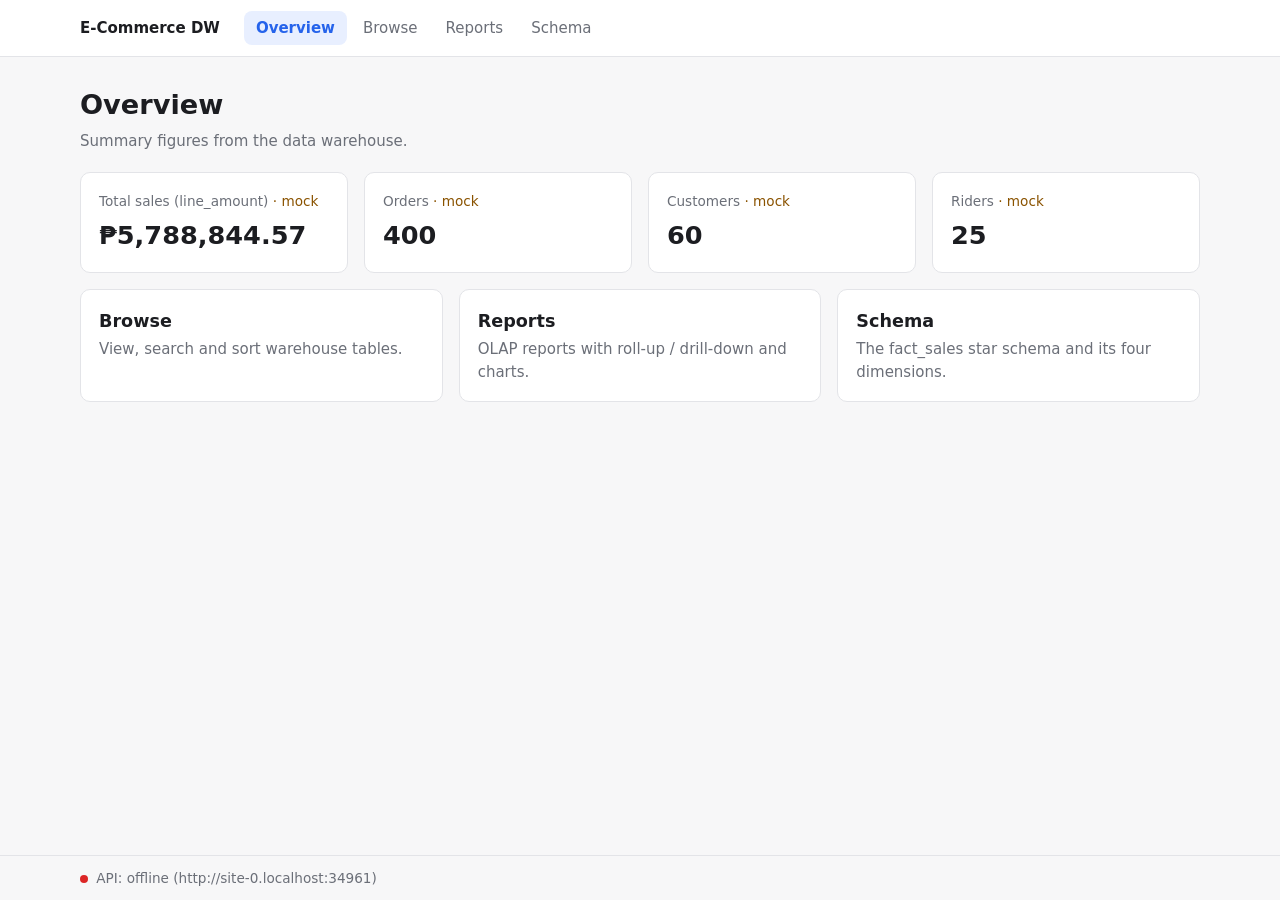
==== frontend/index.html @ a6fe7c59 "frontend frontend for the database webapp" ====
<!doctype html>
<html lang="en">
<head>
  <meta charset="utf-8">
  <meta name="viewport" content="width=device-width, initial-scale=1">
  <title>Overview · E-Commerce DW</title>
  <link rel="stylesheet" href="css/style.css">
</head>
<body>
  <main class="container">
    <h1>Overview</h1>
    <p class="lead">Summary figures from the data warehouse.</p>

    <section class="kpi-grid" id="kpis"></section>

    <section class="cards">
      <a class="card link-card" href="browse.html">
        <h2>Browse</h2>
        <p>View, search and sort warehouse tables.</p>
      </a>
      <a class="card link-card" href="reports.html">
        <h2>Reports</h2>
        <p>OLAP reports with roll-up / drill-down and charts.</p>
      </a>
      <a class="card link-card" href="schema.html">
        <h2>Schema</h2>
        <p>The fact_sales star schema and its four dimensions.</p>
      </a>
    </section>
  </main>

  <script src="js/config.js"></script>
  <script src="js/mock.js"></script>
  <script src="js/api.js"></script>
  <script src="js/layout.js"></script>
  <script src="js/overview.js"></script>
</body>
</html>
---- frontend/css/style.css ----
:root {
  --bg: #f7f7f8;
  --surface: #ffffff;
  --text: #1c1d21;
  --muted: #6b6f78;
  --border: #e3e4e8;
  --accent: #2563eb;
  --accent-soft: #e8efff;
  --ok: #16a34a;
  --down: #dc2626;
  --warn-bg: #fff4e0;
  --warn-text: #8a5300;
  --radius: 10px;
  --font: system-ui, -apple-system, "Segoe UI", Roboto, sans-serif;
}

@media (prefers-color-scheme: dark) {
  :root {
    --bg: #131417;
    --surface: #1c1d21;
    --text: #e9eaee;
    --muted: #9a9ea8;
    --border: #2d2f35;
    --accent: #6c9bff;
    --accent-soft: #1f2a44;
    --warn-bg: #3a2c12;
    --warn-text: #f3c56b;
  }
}

* { box-sizing: border-box; }
[hidden] { display: none !important; }

body {
  margin: 0;
  min-height: 100vh;
  display: flex;
  flex-direction: column;
  background: var(--bg);
  color: var(--text);
  font: 15px/1.5 var(--font);
}

main { flex: 1; padding-block: 28px 48px; }
.container { width: min(1120px, 100% - 32px); margin-inline: auto; }

h1 { margin: 0 0 4px; font-size: 1.7rem; }
h2 { margin: 0 0 4px; font-size: 1.1rem; }
.lead, .muted { color: var(--muted); margin: 0 0 20px; }
.muted { margin: 0; font-size: 0.9rem; }

/* ---------- header / footer ---------- */
.site-header {
  background: var(--surface);
  border-bottom: 1px solid var(--border);
  position: sticky; top: 0; z-index: 10;
}
.header-inner { display: flex; align-items: center; gap: 24px; height: 56px; }
.brand { font-weight: 700; color: var(--text); text-decoration: none; white-space: nowrap; }
.site-header nav { display: flex; gap: 4px; overflow-x: auto; }
.site-header nav a {
  padding: 6px 12px; border-radius: 8px;
  color: var(--muted); text-decoration: none; white-space: nowrap;
}
.site-header nav a:hover { color: var(--text); }
.site-header nav a.active { background: var(--accent-soft); color: var(--accent); font-weight: 600; }

.site-footer { border-top: 1px solid var(--border); font-size: 0.85rem; color: var(--muted); }
.footer-inner { display: flex; justify-content: space-between; align-items: center; gap: 12px; padding-block: 12px; }
.dot { display: inline-block; width: 8px; height: 8px; border-radius: 50%; background: var(--muted); margin-right: 4px; }
.dot.ok { background: var(--ok); }
.dot.down { background: var(--down); }

/* ---------- cards ---------- */
.card {
  background: var(--surface);
  border: 1px solid var(--border);
  border-radius: var(--radius);
  padding: 18px;
}
.cards { display: grid; grid-template-columns: repeat(auto-fit, minmax(240px, 1fr)); gap: 16px; margin-top: 16px; }
.link-card { color: inherit; text-decoration: none; transition: border-color .15s; }
.link-card:hover { border-color: var(--accent); }
.link-card p { margin: 0; color: var(--muted); }

.kpi-grid { display: grid; grid-template-columns: repeat(auto-fit, minmax(200px, 1fr)); gap: 16px; }
.kpi { display: flex; flex-direction: column; gap: 4px; }
.kpi-label { color: var(--muted); font-size: 0.85rem; }
.kpi-value { font-size: 1.6rem; font-weight: 700; font-variant-numeric: tabular-nums; }
.kpi.is-mock .kpi-label::after { content: " · mock"; color: var(--warn-text); }
.kpi.is-error .kpi-value { color: var(--down); }

.badge {
  display: inline-block; padding: 2px 8px; border-radius: 999px;
  background: var(--warn-bg); color: var(--warn-text); font-size: 0.75rem; font-weight: 600; white-space: nowrap;
}

/* ---------- forms ---------- */
.toolbar { display: flex; flex-wrap: wrap; gap: 12px; align-items: end; margin-bottom: 16px; }
.toolbar label { display: flex; flex-direction: column; gap: 4px; font-size: 0.8rem; color: var(--muted); }
.toolbar .grow { flex: 1; min-width: 200px; }
select, input, button {
  font: inherit; color: var(--text);
  background: var(--surface);
  border: 1px solid var(--border); border-radius: 8px;
  padding: 7px 10px;
}
select:focus, input:focus, button:focus-visible { outline: 2px solid var(--accent); outline-offset: 1px; }
button { cursor: pointer; }
button:disabled { opacity: 0.4; cursor: default; }

/* ---------- tables ---------- */
.table-meta { display: flex; justify-content: space-between; align-items: center; margin-bottom: 10px; color: var(--muted); font-size: 0.85rem; }
.table-wrap { overflow-x: auto; }
table { width: 100%; border-collapse: collapse; font-size: 0.9rem; }
th, td { padding: 8px 10px; text-align: left; border-bottom: 1px solid var(--border); white-space: nowrap; }
th { font-weight: 600; color: var(--muted); position: sticky; top: 0; background: var(--surface); }
th.sortable { cursor: pointer; user-select: none; }
th.sortable:hover { color: var(--text); }
td.num { text-align: right; font-variant-numeric: tabular-nums; }
tbody tr:hover { background: var(--accent-soft); }

.pager { display: flex; justify-content: center; align-items: center; gap: 12px; margin-top: 14px; font-size: 0.85rem; color: var(--muted); }
.empty { color: var(--muted); }
.error { color: var(--down); }

/* ---------- reports ---------- */
.report-index { display: flex; flex-wrap: wrap; gap: 8px; margin-bottom: 20px; }
.report-index a {
  font-size: 0.85rem; padding: 4px 10px; border-radius: 999px;
  border: 1px solid var(--border); color: var(--muted); text-decoration: none;
}
.report-index a:hover { color: var(--accent); border-color: var(--accent); }
.report { margin-bottom: 20px; scroll-margin-top: 72px; }
.report-head { display: flex; justify-content: space-between; align-items: start; gap: 12px; margin-bottom: 14px; }
.chart-box { position: relative; height: 320px; margin-bottom: 12px; }
details summary { cursor: pointer; color: var(--muted); font-size: 0.85rem; margin-bottom: 8px; }

/* ---------- schema ---------- */
code { font-size: 0.9em; background: var(--accent-soft); padding: 1px 5px; border-radius: 4px; }
.legend { display: flex; gap: 16px; font-size: 0.85rem; color: var(--muted); margin-bottom: 16px; }
.key {
  display: inline-block; font-size: 0.65rem; font-weight: 700; letter-spacing: .03em;
  padding: 1px 4px; border-radius: 4px; margin-right: 6px; vertical-align: 1px;
}
.key.pk { background: var(--warn-bg); color: var(--warn-text); }
.key.fk { background: var(--accent-soft); color: var(--accent); }

.star {
  display: grid;
  grid-template-columns: 1fr 1.15fr 1fr;
  grid-template-areas: "d1 fact d2" "d3 fact d4";
  gap: 16px;
  align-items: start;
}
.star > :nth-child(1) { grid-area: d1; }
.star > :nth-child(2) { grid-area: d2; }
.star > :nth-child(3) { grid-area: fact; align-self: center; }
.star > :nth-child(4) { grid-area: d3; }
.star > :nth-child(5) { grid-area: d4; }

.schema-table { padding: 0; overflow: hidden; scroll-margin-top: 72px; }
.schema-table header {
  display: flex; justify-content: space-between; align-items: baseline; gap: 8px;
  padding: 12px 14px; border-bottom: 1px solid var(--border);
}
.schema-table h2 { font-family: ui-monospace, Menlo, Consolas, monospace; font-size: 0.95rem; margin: 0; }
.schema-table.is-fact { border-color: var(--accent); }
.schema-table.is-fact header { background: var(--accent-soft); }
.schema-table ul { list-style: none; margin: 0; padding: 6px 0; }
.schema-table li {
  display: flex; justify-content: space-between; gap: 10px;
  padding: 4px 14px; font-size: 0.85rem;
}
.col-name { font-family: ui-monospace, Menlo, Consolas, monospace; white-space: nowrap; }
.col-type { color: var(--muted); font-size: 0.78rem; text-align: right; }
.col-type a { color: var(--accent); text-decoration: none; }
.browse-link {
  display: block; padding: 10px 14px; border-top: 1px solid var(--border);
  font-size: 0.85rem; color: var(--accent); text-decoration: none;
}
.browse-link:hover { background: var(--accent-soft); }

@media (max-width: 900px) {
  .star { grid-template-columns: 1fr 1fr; grid-template-areas: "fact fact" "d1 d2" "d3 d4"; }
}
@media (max-width: 600px) {
  .star { grid-template-columns: 1fr; grid-template-areas: "fact" "d1" "d2" "d3" "d4"; }
}

@media (max-width: 600px) {
  /* brand on its own row, nav underneath */
  .header-inner { flex-wrap: wrap; height: auto; gap: 2px 8px; padding-block: 10px 6px; }
  .site-header nav { width: 100%; margin-inline: -8px; }
  .site-header nav a { padding: 6px 8px; }
  .chart-box { height: 240px; }
}
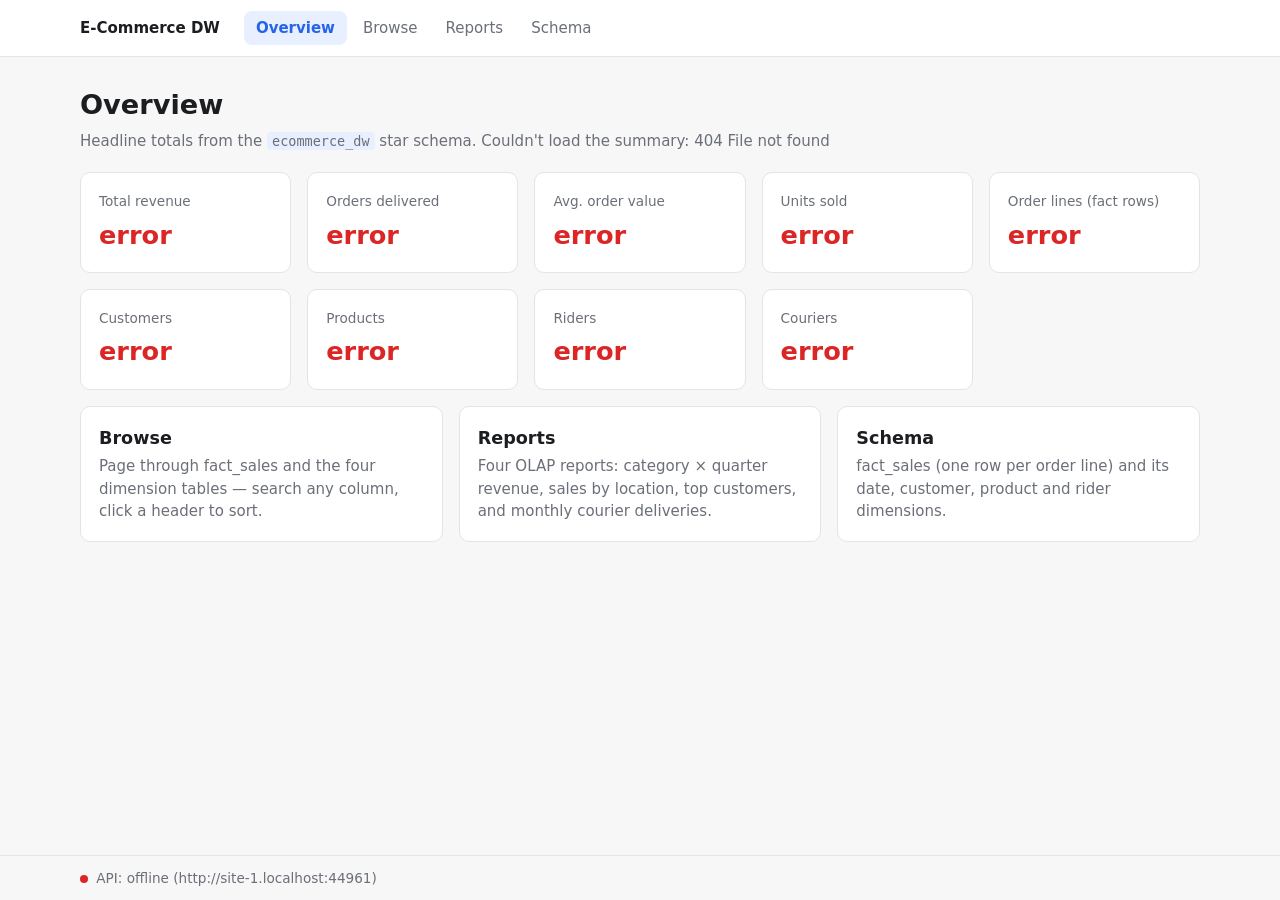
==== commit 1fe38226: "optimize query, make queries visible on webapp" ====
--- a/frontend/index.html
+++ b/frontend/index.html
@@ -9,22 +9,22 @@
 <body>
   <main class="container">
     <h1>Overview</h1>
-    <p class="lead">Summary figures from the data warehouse.</p>
+    <p class="lead">Headline totals from the <code>ecommerce_dw</code> star schema. <span id="period"></span></p>
 
     <section class="kpi-grid" id="kpis"></section>
 
     <section class="cards">
       <a class="card link-card" href="browse.html">
         <h2>Browse</h2>
-        <p>View, search and sort warehouse tables.</p>
+        <p>Page through fact_sales and the four dimension tables — search any column, click a header to sort.</p>
       </a>
       <a class="card link-card" href="reports.html">
         <h2>Reports</h2>
-        <p>OLAP reports with roll-up / drill-down and charts.</p>
+        <p>Four OLAP reports: category × quarter revenue, sales by location, top customers, and monthly courier deliveries.</p>
       </a>
       <a class="card link-card" href="schema.html">
         <h2>Schema</h2>
-        <p>The fact_sales star schema and its four dimensions.</p>
+        <p>fact_sales (one row per order line) and its date, customer, product and rider dimensions.</p>
       </a>
     </section>
   </main>
--- a/frontend/css/style.css
+++ b/frontend/css/style.css
@@ -110,6 +110,7 @@
 button:disabled { opacity: 0.4; cursor: default; }
 
 /* ---------- tables ---------- */
+#datasetInfo { margin-bottom: 12px; }
 .table-meta { display: flex; justify-content: space-between; align-items: center; margin-bottom: 10px; color: var(--muted); font-size: 0.85rem; }
 .table-wrap { overflow-x: auto; }
 table { width: 100%; border-collapse: collapse; font-size: 0.9rem; }
